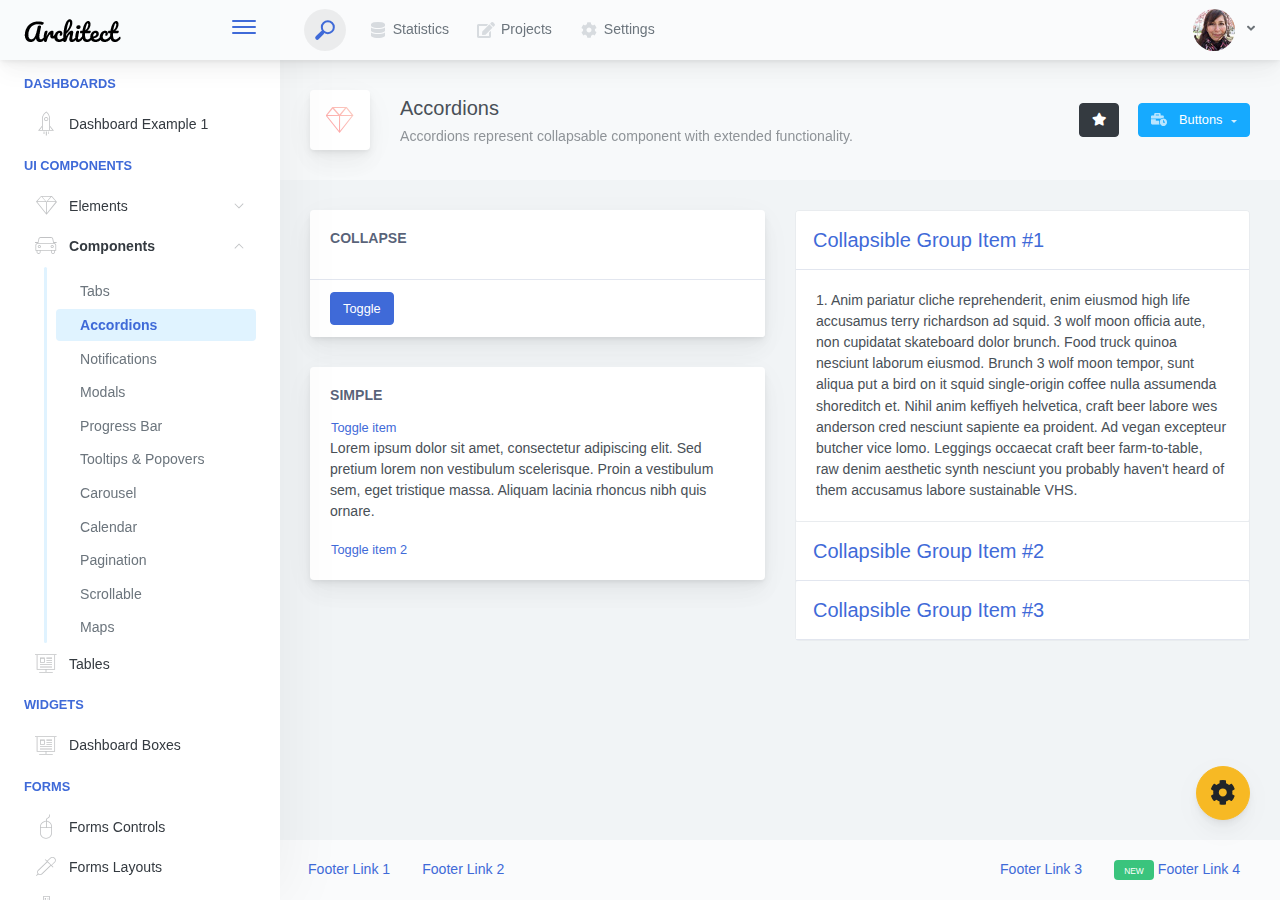
==== architectui-html-free/architectui-html-free/components-accordions.html @ 313495b3 "Proyecto Punto de Venta" ====
<!doctype html>
<html lang="en">

<head>
    <meta charset="utf-8">
    <meta http-equiv="X-UA-Compatible" content="IE=edge">
    <meta http-equiv="Content-Language" content="en">
    <meta http-equiv="Content-Type" content="text/html; charset=utf-8"/>
    <title>Accordions - Accordions represent collapsable component with extended functionality.</title>
    <meta name="viewport" content="width=device-width, initial-scale=1, maximum-scale=1, user-scalable=no, shrink-to-fit=no" />
    <meta name="description" content="Accordions represent collapsable component with extended functionality.">
    <meta name="msapplication-tap-highlight" content="no">
    <!--
    =========================================================
    * ArchitectUI HTML Theme Dashboard - v1.0.0
    =========================================================
    * Product Page: https://dashboardpack.com
    * Copyright 2019 DashboardPack (https://dashboardpack.com)
    * Licensed under MIT (https://github.com/DashboardPack/architectui-html-theme-free/blob/master/LICENSE)
    =========================================================
    * The above copyright notice and this permission notice shall be included in all copies or substantial portions of the Software.
    -->
<link href="./main.css" rel="stylesheet"></head>
<body>
    <div class="app-container app-theme-white body-tabs-shadow fixed-sidebar fixed-header">
        <div class="app-header header-shadow">
            <div class="app-header__logo">
                <div class="logo-src"></div>
                <div class="header__pane ml-auto">
                    <div>
                        <button type="button" class="hamburger close-sidebar-btn hamburger--elastic" data-class="closed-sidebar">
                            <span class="hamburger-box">
                                <span class="hamburger-inner"></span>
                            </span>
                        </button>
                    </div>
                </div>
            </div>
            <div class="app-header__mobile-menu">
                <div>
                    <button type="button" class="hamburger hamburger--elastic mobile-toggle-nav">
                        <span class="hamburger-box">
                            <span class="hamburger-inner"></span>
                        </span>
                    </button>
                </div>
            </div>
            <div class="app-header__menu">
                <span>
                    <button type="button" class="btn-icon btn-icon-only btn btn-primary btn-sm mobile-toggle-header-nav">
                        <span class="btn-icon-wrapper">
                            <i class="fa fa-ellipsis-v fa-w-6"></i>
                        </span>
                    </button>
                </span>
            </div>    <div class="app-header__content">
                <div class="app-header-left">
                    <div class="search-wrapper">
                        <div class="input-holder">
                            <input type="text" class="search-input" placeholder="Type to search">
                            <button class="search-icon"><span></span></button>
                        </div>
                        <button class="close"></button>
                    </div>
                    <ul class="header-menu nav">
                        <li class="nav-item">
                            <a href="javascript:void(0);" class="nav-link">
                                <i class="nav-link-icon fa fa-database"> </i>
                                Statistics
                            </a>
                        </li>
                        <li class="btn-group nav-item">
                            <a href="javascript:void(0);" class="nav-link">
                                <i class="nav-link-icon fa fa-edit"></i>
                                Projects
                            </a>
                        </li>
                        <li class="dropdown nav-item">
                            <a href="javascript:void(0);" class="nav-link">
                                <i class="nav-link-icon fa fa-cog"></i>
                                Settings
                            </a>
                        </li>
                    </ul>        </div>
                <div class="app-header-right">
                    <div class="header-btn-lg pr-0">
                        <div class="widget-content p-0">
                            <div class="widget-content-wrapper">
                                <div class="widget-content-left">
                                    <div class="btn-group">
                                        <a data-toggle="dropdown" aria-haspopup="true" aria-expanded="false" class="p-0 btn">
                                            <img width="42" class="rounded-circle" src="assets/images/avatars/1.jpg" alt="">
                                            <i class="fa fa-angle-down ml-2 opacity-8"></i>
                                        </a>
                                        <div tabindex="-1" role="menu" aria-hidden="true" class="dropdown-menu dropdown-menu-right">
                                            <button type="button" tabindex="0" class="dropdown-item">User Account</button>
                                            <button type="button" tabindex="0" class="dropdown-item">Settings</button>
                                            <h6 tabindex="-1" class="dropdown-header">Header</h6>
                                            <button type="button" tabindex="0" class="dropdown-item">Actions</button>
                                            <div tabindex="-1" class="dropdown-divider"></div>
                                            <button type="button" tabindex="0" class="dropdown-item">Dividers</button>
                                        </div>
                                    </div>
                                </div>
                                <div class="widget-content-left  ml-3 header-user-info">
                                    <div class="widget-heading">
                                        Alina Mclourd
                                    </div>
                                    <div class="widget-subheading">
                                        VP People Manager
                                    </div>
                                </div>
                                <div class="widget-content-right header-user-info ml-3">
                                    <button type="button" class="btn-shadow p-1 btn btn-primary btn-sm show-toastr-example">
                                        <i class="fa text-white fa-calendar pr-1 pl-1"></i>
                                    </button>
                                </div>
                            </div>
                        </div>
                    </div>        </div>
            </div>
        </div>        <div class="ui-theme-settings">
            <button type="button" id="TooltipDemo" class="btn-open-options btn btn-warning">
                <i class="fa fa-cog fa-w-16 fa-spin fa-2x"></i>
            </button>
            <div class="theme-settings__inner">
                <div class="scrollbar-container">
                    <div class="theme-settings__options-wrapper">
                        <h3 class="themeoptions-heading">Layout Options
                        </h3>
                        <div class="p-3">
                            <ul class="list-group">
                                <li class="list-group-item">
                                    <div class="widget-content p-0">
                                        <div class="widget-content-wrapper">
                                            <div class="widget-content-left mr-3">
                                                <div class="switch has-switch switch-container-class" data-class="fixed-header">
                                                    <div class="switch-animate switch-on">
                                                        <input type="checkbox" checked data-toggle="toggle" data-onstyle="success">
                                                    </div>
                                                </div>
                                            </div>
                                            <div class="widget-content-left">
                                                <div class="widget-heading">Fixed Header
                                                </div>
                                                <div class="widget-subheading">Makes the header top fixed, always visible!
                                                </div>
                                            </div>
                                        </div>
                                    </div>
                                </li>
                                <li class="list-group-item">
                                    <div class="widget-content p-0">
                                        <div class="widget-content-wrapper">
                                            <div class="widget-content-left mr-3">
                                                <div class="switch has-switch switch-container-class" data-class="fixed-sidebar">
                                                    <div class="switch-animate switch-on">
                                                        <input type="checkbox" checked data-toggle="toggle" data-onstyle="success">
                                                    </div>
                                                </div>
                                            </div>
                                            <div class="widget-content-left">
                                                <div class="widget-heading">Fixed Sidebar
                                                </div>
                                                <div class="widget-subheading">Makes the sidebar left fixed, always visible!
                                                </div>
                                            </div>
                                        </div>
                                    </div>
                                </li>
                                <li class="list-group-item">
                                    <div class="widget-content p-0">
                                        <div class="widget-content-wrapper">
                                            <div class="widget-content-left mr-3">
                                                <div class="switch has-switch switch-container-class" data-class="fixed-footer">
                                                    <div class="switch-animate switch-off">
                                                        <input type="checkbox" data-toggle="toggle" data-onstyle="success">
                                                    </div>
                                                </div>
                                            </div>
                                            <div class="widget-content-left">
                                                <div class="widget-heading">Fixed Footer
                                                </div>
                                                <div class="widget-subheading">Makes the app footer bottom fixed, always visible!
                                                </div>
                                            </div>
                                        </div>
                                    </div>
                                </li>
                            </ul>
                        </div>
                        <h3 class="themeoptions-heading">
                            <div>
                                Header Options
                            </div>
                            <button type="button" class="btn-pill btn-shadow btn-wide ml-auto btn btn-focus btn-sm switch-header-cs-class" data-class="">
                                Restore Default
                            </button>
                        </h3>
                        <div class="p-3">
                            <ul class="list-group">
                                <li class="list-group-item">
                                    <h5 class="pb-2">Choose Color Scheme
                                    </h5>
                                    <div class="theme-settings-swatches">
                                        <div class="swatch-holder bg-primary switch-header-cs-class" data-class="bg-primary header-text-light">
                                        </div>
                                        <div class="swatch-holder bg-secondary switch-header-cs-class" data-class="bg-secondary header-text-light">
                                        </div>
                                        <div class="swatch-holder bg-success switch-header-cs-class" data-class="bg-success header-text-dark">
                                        </div>
                                        <div class="swatch-holder bg-info switch-header-cs-class" data-class="bg-info header-text-dark">
                                        </div>
                                        <div class="swatch-holder bg-warning switch-header-cs-class" data-class="bg-warning header-text-dark">
                                        </div>
                                        <div class="swatch-holder bg-danger switch-header-cs-class" data-class="bg-danger header-text-light">
                                        </div>
                                        <div class="swatch-holder bg-light switch-header-cs-class" data-class="bg-light header-text-dark">
                                        </div>
                                        <div class="swatch-holder bg-dark switch-header-cs-class" data-class="bg-dark header-text-light">
                                        </div>
                                        <div class="swatch-holder bg-focus switch-header-cs-class" data-class="bg-focus header-text-light">
                                        </div>
                                        <div class="swatch-holder bg-alternate switch-header-cs-class" data-class="bg-alternate header-text-light">
                                        </div>
                                        <div class="divider">
                                        </div>
                                        <div class="swatch-holder bg-vicious-stance switch-header-cs-class" data-class="bg-vicious-stance header-text-light">
                                        </div>
                                        <div class="swatch-holder bg-midnight-bloom switch-header-cs-class" data-class="bg-midnight-bloom header-text-light">
                                        </div>
                                        <div class="swatch-holder bg-night-sky switch-header-cs-class" data-class="bg-night-sky header-text-light">
                                        </div>
                                        <div class="swatch-holder bg-slick-carbon switch-header-cs-class" data-class="bg-slick-carbon header-text-light">
                                        </div>
                                        <div class="swatch-holder bg-asteroid switch-header-cs-class" data-class="bg-asteroid header-text-light">
                                        </div>
                                        <div class="swatch-holder bg-royal switch-header-cs-class" data-class="bg-royal header-text-light">
                                        </div>
                                        <div class="swatch-holder bg-warm-flame switch-header-cs-class" data-class="bg-warm-flame header-text-dark">
                                        </div>
                                        <div class="swatch-holder bg-night-fade switch-header-cs-class" data-class="bg-night-fade header-text-dark">
                                        </div>
                                        <div class="swatch-holder bg-sunny-morning switch-header-cs-class" data-class="bg-sunny-morning header-text-dark">
                                        </div>
                                        <div class="swatch-holder bg-tempting-azure switch-header-cs-class" data-class="bg-tempting-azure header-text-dark">
                                        </div>
                                        <div class="swatch-holder bg-amy-crisp switch-header-cs-class" data-class="bg-amy-crisp header-text-dark">
                                        </div>
                                        <div class="swatch-holder bg-heavy-rain switch-header-cs-class" data-class="bg-heavy-rain header-text-dark">
                                        </div>
                                        <div class="swatch-holder bg-mean-fruit switch-header-cs-class" data-class="bg-mean-fruit header-text-dark">
                                        </div>
                                        <div class="swatch-holder bg-malibu-beach switch-header-cs-class" data-class="bg-malibu-beach header-text-light">
                                        </div>
                                        <div class="swatch-holder bg-deep-blue switch-header-cs-class" data-class="bg-deep-blue header-text-dark">
                                        </div>
                                        <div class="swatch-holder bg-ripe-malin switch-header-cs-class" data-class="bg-ripe-malin header-text-light">
                                        </div>
                                        <div class="swatch-holder bg-arielle-smile switch-header-cs-class" data-class="bg-arielle-smile header-text-light">
                                        </div>
                                        <div class="swatch-holder bg-plum-plate switch-header-cs-class" data-class="bg-plum-plate header-text-light">
                                        </div>
                                        <div class="swatch-holder bg-happy-fisher switch-header-cs-class" data-class="bg-happy-fisher header-text-dark">
                                        </div>
                                        <div class="swatch-holder bg-happy-itmeo switch-header-cs-class" data-class="bg-happy-itmeo header-text-light">
                                        </div>
                                        <div class="swatch-holder bg-mixed-hopes switch-header-cs-class" data-class="bg-mixed-hopes header-text-light">
                                        </div>
                                        <div class="swatch-holder bg-strong-bliss switch-header-cs-class" data-class="bg-strong-bliss header-text-light">
                                        </div>
                                        <div class="swatch-holder bg-grow-early switch-header-cs-class" data-class="bg-grow-early header-text-light">
                                        </div>
                                        <div class="swatch-holder bg-love-kiss switch-header-cs-class" data-class="bg-love-kiss header-text-light">
                                        </div>
                                        <div class="swatch-holder bg-premium-dark switch-header-cs-class" data-class="bg-premium-dark header-text-light">
                                        </div>
                                        <div class="swatch-holder bg-happy-green switch-header-cs-class" data-class="bg-happy-green header-text-light">
                                        </div>
                                    </div>
                                </li>
                            </ul>
                        </div>
                        <h3 class="themeoptions-heading">
                            <div>Sidebar Options</div>
                            <button type="button" class="btn-pill btn-shadow btn-wide ml-auto btn btn-focus btn-sm switch-sidebar-cs-class" data-class="">
                                Restore Default
                            </button>
                        </h3>
                        <div class="p-3">
                            <ul class="list-group">
                                <li class="list-group-item">
                                    <h5 class="pb-2">Choose Color Scheme
                                    </h5>
                                    <div class="theme-settings-swatches">
                                        <div class="swatch-holder bg-primary switch-sidebar-cs-class" data-class="bg-primary sidebar-text-light">
                                        </div>
                                        <div class="swatch-holder bg-secondary switch-sidebar-cs-class" data-class="bg-secondary sidebar-text-light">
                                        </div>
                                        <div class="swatch-holder bg-success switch-sidebar-cs-class" data-class="bg-success sidebar-text-dark">
                                        </div>
                                        <div class="swatch-holder bg-info switch-sidebar-cs-class" data-class="bg-info sidebar-text-dark">
                                        </div>
                                        <div class="swatch-holder bg-warning switch-sidebar-cs-class" data-class="bg-warning sidebar-text-dark">
                                        </div>
                                        <div class="swatch-holder bg-danger switch-sidebar-cs-class" data-class="bg-danger sidebar-text-light">
                                        </div>
                                        <div class="swatch-holder bg-light switch-sidebar-cs-class" data-class="bg-light sidebar-text-dark">
                                        </div>
                                        <div class="swatch-holder bg-dark switch-sidebar-cs-class" data-class="bg-dark sidebar-text-light">
                                        </div>
                                        <div class="swatch-holder bg-focus switch-sidebar-cs-class" data-class="bg-focus sidebar-text-light">
                                        </div>
                                        <div class="swatch-holder bg-alternate switch-sidebar-cs-class" data-class="bg-alternate sidebar-text-light">
                                        </div>
                                        <div class="divider">
                                        </div>
                                        <div class="swatch-holder bg-vicious-stance switch-sidebar-cs-class" data-class="bg-vicious-stance sidebar-text-light">
                                        </div>
                                        <div class="swatch-holder bg-midnight-bloom switch-sidebar-cs-class" data-class="bg-midnight-bloom sidebar-text-light">
                                        </div>
                                        <div class="swatch-holder bg-night-sky switch-sidebar-cs-class" data-class="bg-night-sky sidebar-text-light">
                                        </div>
                                        <div class="swatch-holder bg-slick-carbon switch-sidebar-cs-class" data-class="bg-slick-carbon sidebar-text-light">
                                        </div>
                                        <div class="swatch-holder bg-asteroid switch-sidebar-cs-class" data-class="bg-asteroid sidebar-text-light">
                                        </div>
                                        <div class="swatch-holder bg-royal switch-sidebar-cs-class" data-class="bg-royal sidebar-text-light">
                                        </div>
                                        <div class="swatch-holder bg-warm-flame switch-sidebar-cs-class" data-class="bg-warm-flame sidebar-text-dark">
                                        </div>
                                        <div class="swatch-holder bg-night-fade switch-sidebar-cs-class" data-class="bg-night-fade sidebar-text-dark">
                                        </div>
                                        <div class="swatch-holder bg-sunny-morning switch-sidebar-cs-class" data-class="bg-sunny-morning sidebar-text-dark">
                                        </div>
                                        <div class="swatch-holder bg-tempting-azure switch-sidebar-cs-class" data-class="bg-tempting-azure sidebar-text-dark">
                                        </div>
                                        <div class="swatch-holder bg-amy-crisp switch-sidebar-cs-class" data-class="bg-amy-crisp sidebar-text-dark">
                                        </div>
                                        <div class="swatch-holder bg-heavy-rain switch-sidebar-cs-class" data-class="bg-heavy-rain sidebar-text-dark">
                                        </div>
                                        <div class="swatch-holder bg-mean-fruit switch-sidebar-cs-class" data-class="bg-mean-fruit sidebar-text-dark">
                                        </div>
                                        <div class="swatch-holder bg-malibu-beach switch-sidebar-cs-class" data-class="bg-malibu-beach sidebar-text-light">
                                        </div>
                                        <div class="swatch-holder bg-deep-blue switch-sidebar-cs-class" data-class="bg-deep-blue sidebar-text-dark">
                                        </div>
                                        <div class="swatch-holder bg-ripe-malin switch-sidebar-cs-class" data-class="bg-ripe-malin sidebar-text-light">
                                        </div>
                                        <div class="swatch-holder bg-arielle-smile switch-sidebar-cs-class" data-class="bg-arielle-smile sidebar-text-light">
                                        </div>
                                        <div class="swatch-holder bg-plum-plate switch-sidebar-cs-class" data-class="bg-plum-plate sidebar-text-light">
                                        </div>
                                        <div class="swatch-holder bg-happy-fisher switch-sidebar-cs-class" data-class="bg-happy-fisher sidebar-text-dark">
                                        </div>
                                        <div class="swatch-holder bg-happy-itmeo switch-sidebar-cs-class" data-class="bg-happy-itmeo sidebar-text-light">
                                        </div>
                                        <div class="swatch-holder bg-mixed-hopes switch-sidebar-cs-class" data-class="bg-mixed-hopes sidebar-text-light">
                                        </div>
                                        <div class="swatch-holder bg-strong-bliss switch-sidebar-cs-class" data-class="bg-strong-bliss sidebar-text-light">
                                        </div>
                                        <div class="swatch-holder bg-grow-early switch-sidebar-cs-class" data-class="bg-grow-early sidebar-text-light">
                                        </div>
                                        <div class="swatch-holder bg-love-kiss switch-sidebar-cs-class" data-class="bg-love-kiss sidebar-text-light">
                                        </div>
                                        <div class="swatch-holder bg-premium-dark switch-sidebar-cs-class" data-class="bg-premium-dark sidebar-text-light">
                                        </div>
                                        <div class="swatch-holder bg-happy-green switch-sidebar-cs-class" data-class="bg-happy-green sidebar-text-light">
                                        </div>
                                    </div>
                                </li>
                            </ul>
                        </div>
                        <h3 class="themeoptions-heading">
                            <div>Main Content Options</div>
                            <button type="button" class="btn-pill btn-shadow btn-wide ml-auto active btn btn-focus btn-sm">Restore Default
                            </button>
                        </h3>
                        <div class="p-3">
                            <ul class="list-group">
                                <li class="list-group-item">
                                    <h5 class="pb-2">Page Section Tabs
                                    </h5>
                                    <div class="theme-settings-swatches">
                                        <div role="group" class="mt-2 btn-group">
                                            <button type="button" class="btn-wide btn-shadow btn-primary btn btn-secondary switch-theme-class" data-class="body-tabs-line">
                                                Line
                                            </button>
                                            <button type="button" class="btn-wide btn-shadow btn-primary active btn btn-secondary switch-theme-class" data-class="body-tabs-shadow">
                                                Shadow
                                            </button>
                                        </div>
                                    </div>
                                </li>
                            </ul>
                        </div>
                    </div>
                </div>
            </div>
        </div>        <div class="app-main">
                <div class="app-sidebar sidebar-shadow">
                    <div class="app-header__logo">
                        <div class="logo-src"></div>
                        <div class="header__pane ml-auto">
                            <div>
                                <button type="button" class="hamburger close-sidebar-btn hamburger--elastic" data-class="closed-sidebar">
                                    <span class="hamburger-box">
                                        <span class="hamburger-inner"></span>
                                    </span>
                                </button>
                            </div>
                        </div>
                    </div>
                    <div class="app-header__mobile-menu">
                        <div>
                            <button type="button" class="hamburger hamburger--elastic mobile-toggle-nav">
                                <span class="hamburger-box">
                                    <span class="hamburger-inner"></span>
                                </span>
                            </button>
                        </div>
                    </div>
                    <div class="app-header__menu">
                        <span>
                            <button type="button" class="btn-icon btn-icon-only btn btn-primary btn-sm mobile-toggle-header-nav">
                                <span class="btn-icon-wrapper">
                                    <i class="fa fa-ellipsis-v fa-w-6"></i>
                                </span>
                            </button>
                        </span>
                    </div>    <div class="scrollbar-sidebar">
                        <div class="app-sidebar__inner">
                            <ul class="vertical-nav-menu">
                                <li class="app-sidebar__heading">Dashboards</li>
                                <li>
                                    <a href="index.html">
                                        <i class="metismenu-icon pe-7s-rocket"></i>
                                        Dashboard Example 1
                                    </a>
                                </li>
                                <li class="app-sidebar__heading">UI Components</li>
                                <li
                                    
                                    
                                    
                                    
                                    
                                    
                                    
                                    
                                >
                                    <a href="#">
                                        <i class="metismenu-icon pe-7s-diamond"></i>
                                        Elements
                                        <i class="metismenu-state-icon pe-7s-angle-down caret-left"></i>
                                    </a>
                                    <ul
                                        
                                        
                                        
                                        
                                        
                                        
                                        
                                        
                                    >
                                        <li>
                                            <a href="elements-buttons-standard.html">
                                                <i class="metismenu-icon"></i>
                                                Buttons
                                            </a>
                                        </li>
                                        <li>
                                            <a href="elements-dropdowns.html">
                                                <i class="metismenu-icon">
                                                </i>Dropdowns
                                            </a>
                                        </li>
                                        <li>
                                            <a href="elements-icons.html">
                                                <i class="metismenu-icon">
                                                </i>Icons
                                            </a>
                                        </li>
                                        <li>
                                            <a href="elements-badges-labels.html">
                                                <i class="metismenu-icon">
                                                </i>Badges
                                            </a>
                                        </li>
                                        <li>
                                            <a href="elements-cards.html">
                                                <i class="metismenu-icon">
                                                </i>Cards
                                            </a>
                                        </li>
                                        <li>
                                            <a href="elements-list-group.html">
                                                <i class="metismenu-icon">
                                                </i>List Groups
                                            </a>
                                        </li>
                                        <li>
                                            <a href="elements-navigation.html">
                                                <i class="metismenu-icon">
                                                </i>Navigation Menus
                                            </a>
                                        </li>
                                        <li>
                                            <a href="elements-utilities.html">
                                                <i class="metismenu-icon">
                                                </i>Utilities
                                            </a>
                                        </li>
                                    </ul>
                                </li>
                                <li
                                    
                                     class="mm-active"
                                    
                                    
                                    
                                    
                                    
                                    
                                    
                                    
                                    
                                >
                                    <a href="#">
                                        <i class="metismenu-icon pe-7s-car"></i>
                                        Components
                                        <i class="metismenu-state-icon pe-7s-angle-down caret-left"></i>
                                    </a>
                                    <ul
                                        
                                         class="mm-show"
                                        
                                        
                                        
                                        
                                        
                                        
                                        
                                        
                                        
                                    >
                                        <li>
                                            <a href="components-tabs.html">
                                                <i class="metismenu-icon">
                                                </i>Tabs
                                            </a>
                                        </li>
                                        <li>
                                            <a href="components-accordions.html" class="mm-active">
                                                <i class="metismenu-icon">
                                                </i>Accordions
                                            </a>
                                        </li>
                                        <li>
                                            <a href="components-notifications.html">
                                                <i class="metismenu-icon">
                                                </i>Notifications
                                            </a>
                                        </li>
                                        <li>
                                            <a href="components-modals.html">
                                                <i class="metismenu-icon">
                                                </i>Modals
                                            </a>
                                        </li>
                                        <li>
                                            <a href="components-progress-bar.html">
                                                <i class="metismenu-icon">
                                                </i>Progress Bar
                                            </a>
                                        </li>
                                        <li>
                                            <a href="components-tooltips-popovers.html">
                                                <i class="metismenu-icon">
                                                </i>Tooltips &amp; Popovers
                                            </a>
                                        </li>
                                        <li>
                                            <a href="components-carousel.html">
                                                <i class="metismenu-icon">
                                                </i>Carousel
                                            </a>
                                        </li>
                                        <li>
                                            <a href="components-calendar.html">
                                                <i class="metismenu-icon">
                                                </i>Calendar
                                            </a>
                                        </li>
                                        <li>
                                            <a href="components-pagination.html">
                                                <i class="metismenu-icon">
                                                </i>Pagination
                                            </a>
                                        </li>
                                        <li>
                                            <a href="components-scrollable-elements.html">
                                                <i class="metismenu-icon">
                                                </i>Scrollable
                                            </a>
                                        </li>
                                        <li>
                                            <a href="components-maps.html">
                                                <i class="metismenu-icon">
                                                </i>Maps
                                            </a>
                                        </li>
                                    </ul>
                                </li>
                                <li  >
                                    <a href="tables-regular.html">
                                        <i class="metismenu-icon pe-7s-display2"></i>
                                        Tables
                                    </a>
                                </li>
                                <li class="app-sidebar__heading">Widgets</li>
                                <li>
                                    <a href="dashboard-boxes.html">
                                        <i class="metismenu-icon pe-7s-display2"></i>
                                        Dashboard Boxes
                                    </a>
                                </li>
                                <li class="app-sidebar__heading">Forms</li>
                                <li>
                                    <a href="forms-controls.html">
                                        <i class="metismenu-icon pe-7s-mouse">
                                        </i>Forms Controls
                                    </a>
                                </li>
                                <li>
                                    <a href="forms-layouts.html">
                                        <i class="metismenu-icon pe-7s-eyedropper">
                                        </i>Forms Layouts
                                    </a>
                                </li>
                                <li>
                                    <a href="forms-validation.html">
                                        <i class="metismenu-icon pe-7s-pendrive">
                                        </i>Forms Validation
                                    </a>
                                </li>
                                <li class="app-sidebar__heading">Charts</li>
                                <li>
                                    <a href="charts-chartjs.html">
                                        <i class="metismenu-icon pe-7s-graph2">
                                        </i>ChartJS
                                    </a>
                                </li>
                                <li class="app-sidebar__heading">PRO Version</li>
                                <li>
                                    <a href="https://dashboardpack.com/theme-details/architectui-dashboard-html-pro/" target="_blank">
                                        <i class="metismenu-icon pe-7s-graph2">
                                        </i>
                                        Upgrade to PRO
                                    </a>
                                </li>
                            </ul>
                        </div>
                    </div>
                </div>    <div class="app-main__outer">
                    <div class="app-main__inner">
                        <div class="app-page-title">
                            <div class="page-title-wrapper">
                                <div class="page-title-heading">
                                    <div class="page-title-icon">
                                        <i class="pe-7s-diamond icon-gradient bg-warm-flame">
                                        </i>
                                    </div>
                                    <div>Accordions
                                        <div class="page-title-subheading">Accordions represent collapsable component with extended functionality.
                                        </div>
                                    </div>
                                </div>
                                <div class="page-title-actions">
                                    <button type="button" data-toggle="tooltip" title="Example Tooltip" data-placement="bottom" class="btn-shadow mr-3 btn btn-dark">
                                        <i class="fa fa-star"></i>
                                    </button>
                                    <div class="d-inline-block dropdown">
                                        <button type="button" data-toggle="dropdown" aria-haspopup="true" aria-expanded="false" class="btn-shadow dropdown-toggle btn btn-info">
                                            <span class="btn-icon-wrapper pr-2 opacity-7">
                                                <i class="fa fa-business-time fa-w-20"></i>
                                            </span>
                                            Buttons
                                        </button>
                                        <div tabindex="-1" role="menu" aria-hidden="true" class="dropdown-menu dropdown-menu-right">
                                            <ul class="nav flex-column">
                                                <li class="nav-item">
                                                    <a href="javascript:void(0);" class="nav-link">
                                                        <i class="nav-link-icon lnr-inbox"></i>
                                                        <span>
                                                            Inbox
                                                        </span>
                                                        <div class="ml-auto badge badge-pill badge-secondary">86</div>
                                                    </a>
                                                </li>
                                                <li class="nav-item">
                                                    <a href="javascript:void(0);" class="nav-link">
                                                        <i class="nav-link-icon lnr-book"></i>
                                                        <span>
                                                            Book
                                                        </span>
                                                        <div class="ml-auto badge badge-pill badge-danger">5</div>
                                                    </a>
                                                </li>
                                                <li class="nav-item">
                                                    <a href="javascript:void(0);" class="nav-link">
                                                        <i class="nav-link-icon lnr-picture"></i>
                                                        <span>
                                                            Picture
                                                        </span>
                                                    </a>
                                                </li>
                                                <li class="nav-item">
                                                    <a disabled href="javascript:void(0);" class="nav-link disabled">
                                                        <i class="nav-link-icon lnr-file-empty"></i>
                                                        <span>
                                                            File Disabled
                                                        </span>
                                                    </a>
                                                </li>
                                            </ul>
                                        </div>
                                    </div>
                                </div>    </div>
                        </div>            <div class="">
                            <div class="row">
                                <div class="col-md-6">
                                    <div class="main-card mb-3 card">
                                        <div class="card-body">
                                            <h5 class="card-title">Collapse</h5>
                                            <div class="collapse" id="collapseExample123"><p>Anim pariatur cliche reprehenderit, enim eiusmod high life accusamus terry richardson ad squid. Nihil anim keffiyeh helvetica, craft beer labore wes anderson cred
                                                nesciunt sapiente ea
                                                proident.</p>
                                                <p>Donec molestie odio id nisi malesuada, mattis tincidunt velit egestas. Sed non pulvinar risus. Aenean elementum eleifend nunc, pellentesque dapibus arcu hendrerit fringilla. Aliquam in nibh massa. Cras ultricies
                                                    lorem non enim volutpat, a eleifend urna placerat. Fusce id luctus urna. In sed leo tellus. Mauris tristique leo a nisl feugiat, eget vehicula leo venenatis. Quisque magna metus, luctus quis sollicitudin vel,
                                                    vehicula nec ipsum. Donec rutrum commodo lacus ut condimentum. Integer vel turpis purus. Etiam vehicula, nulla non fringilla blandit, massa purus faucibus tellus, a luctus enim orci non augue. Aenean
                                                    ullamcorper nisl urna, non feugiat tortor volutpat in. Vivamus lobortis massa dolor, eget faucibus ipsum varius eget. Pellentesque imperdiet, turpis sed sagittis lobortis, leo elit laoreet arcu, vehicula
                                                    sagittis elit leo id nisi.</p></div>
                                        </div>
                                        <div class="card-footer">
                                            <button type="button" data-toggle="collapse" href="#collapseExample123" class="btn btn-primary">Toggle</button>
                                        </div>
                                    </div>
                                    <div class="main-card mb-3 card">
                                        <div class="card-body"><h5 class="card-title">Simple</h5>
                                            <div id="exampleAccordion" data-children=".item">
                                                <div class="item">
                                                    <button type="button" aria-expanded="true" aria-controls="exampleAccordion1" data-toggle="collapse" href="#collapseExample" class="m-0 p-0 btn btn-link">Toggle item</button>
                                                    <div data-parent="#exampleAccordion" id="collapseExample" class="collapse show"><p class="mb-3">Lorem ipsum dolor sit amet, consectetur adipiscing elit. Sed pretium lorem non vestibulum scelerisque. Proin a
                                                        vestibulum sem, eget tristique massa. Aliquam lacinia rhoncus nibh quis ornare.</p></div>
                                                </div>
                                                <div class="item">
                                                    <button type="button" aria-expanded="false" aria-controls="exampleAccordion2" data-toggle="collapse" href="#collapseExample2" class="m-0 p-0 btn btn-link">Toggle item 2</button>
                                                    <div data-parent="#exampleAccordion" id="collapseExample2" class="collapse"><p class="mb-3">Donec at ipsum dignissim, rutrum turpis scelerisque, tristique lectus. Pellentesque habitant morbi tristique
                                                        senectus
                                                        et netus et malesuada fames ac turpis egestas. Vivamus nec dui turpis. Orci varius natoque penatibus et magnis dis parturient montes, nascetur ridiculus mus.</p></div>
                                                </div>
                                            </div>
                                        </div>
                                    </div>
                                </div>
                                <div class="col-md-6">
                                    <div id="accordion" class="accordion-wrapper mb-3">
                                        <div class="card">
                                            <div id="headingOne" class="card-header">
                                                <button type="button" data-toggle="collapse" data-target="#collapseOne1" aria-expanded="true" aria-controls="collapseOne" class="text-left m-0 p-0 btn btn-link btn-block">
                                                    <h5 class="m-0 p-0">Collapsible Group Item #1</h5>
                                                </button>
                                            </div>
                                            <div data-parent="#accordion" id="collapseOne1" aria-labelledby="headingOne" class="collapse show">
                                                <div class="card-body">1. Anim pariatur cliche reprehenderit, enim eiusmod high life accusamus terry richardson ad squid. 3 wolf moon officia aute, non cupidatat skateboard dolor brunch. Food truck quinoa
                                                    nesciunt
                                                    laborum eiusmod. Brunch 3 wolf moon tempor, sunt aliqua put a bird on it squid single-origin coffee nulla assumenda shoreditch et. Nihil anim keffiyeh helvetica, craft beer labore wes anderson cred nesciunt
                                                    sapiente ea proident. Ad vegan excepteur butcher vice lomo. Leggings occaecat craft beer farm-to-table, raw denim aesthetic synth nesciunt you probably haven't heard of them accusamus labore sustainable
                                                    VHS.
                                                </div>
                                            </div>
                                        </div>
                                        <div class="card">
                                            <div id="headingTwo" class="b-radius-0 card-header">
                                                <button type="button" data-toggle="collapse" data-target="#collapseOne2" aria-expanded="false" aria-controls="collapseTwo" class="text-left m-0 p-0 btn btn-link btn-block"><h5 class="m-0 p-0">Collapsible Group Item
                                                    #2</h5></button>
                                            </div>
                                            <div data-parent="#accordion" id="collapseOne2" class="collapse">
                                                <div class="card-body">2. Anim pariatur cliche reprehenderit, enim eiusmod high life accusamus terry richardson ad squid. 3 wolf moon officia aute, non cupidatat skateboard dolor brunch. Food truck quinoa
                                                    nesciunt
                                                    laborum eiusmod. Brunch 3 wolf moon tempor, sunt aliqua put a bird on it squid single-origin coffee nulla assumenda shoreditch et. Nihil anim keffiyeh helvetica, craft beer labore wes anderson cred nesciunt
                                                    sapiente ea proident. Ad vegan excepteur butcher vice lomo. Leggings occaecat craft beer farm-to-table, raw denim aesthetic synth nesciunt you probably haven't heard of them accusamus labore sustainable
                                                    VHS.
                                                </div>
                                            </div>
                                        </div>
                                        <div class="card">
                                            <div id="headingThree" class="card-header">
                                                <button type="button" data-toggle="collapse" data-target="#collapseOne3" aria-expanded="false" aria-controls="collapseThree" class="text-left m-0 p-0 btn btn-link btn-block"><h5 class="m-0 p-0">Collapsible Group
                                                    Item #3</h5></button>
                                            </div>
                                            <div data-parent="#accordion" id="collapseOne3" class="collapse">
                                                <div class="card-body">3. Anim pariatur cliche reprehenderit, enim eiusmod high life accusamus terry richardson ad squid. 3 wolf moon officia aute, non cupidatat skateboard dolor brunch. Food truck quinoa
                                                    nesciunt
                                                    laborum eiusmod. Brunch 3 wolf moon tempor, sunt aliqua put a bird on it squid single-origin coffee nulla assumenda shoreditch et. Nihil anim keffiyeh helvetica, craft beer labore wes anderson cred nesciunt
                                                    sapiente ea proident. Ad vegan excepteur butcher vice lomo. Leggings occaecat craft beer farm-to-table, raw denim aesthetic synth nesciunt you probably haven't heard of them accusamus labore sustainable
                                                    VHS.
                                                </div>
                                            </div>
                                        </div>
                                    </div>
                                </div>
                            </div>
                        </div>
                    </div>
                    <div class="app-wrapper-footer">
                        <div class="app-footer">
                            <div class="app-footer__inner">
                                <div class="app-footer-left">
                                    <ul class="nav">
                                        <li class="nav-item">
                                            <a href="javascript:void(0);" class="nav-link">
                                                Footer Link 1
                                            </a>
                                        </li>
                                        <li class="nav-item">
                                            <a href="javascript:void(0);" class="nav-link">
                                                Footer Link 2
                                            </a>
                                        </li>
                                    </ul>
                                </div>
                                <div class="app-footer-right">
                                    <ul class="nav">
                                        <li class="nav-item">
                                            <a href="javascript:void(0);" class="nav-link">
                                                Footer Link 3
                                            </a>
                                        </li>
                                        <li class="nav-item">
                                            <a href="javascript:void(0);" class="nav-link">
                                                <div class="badge badge-success mr-1 ml-0">
                                                    <small>NEW</small>
                                                </div>
                                                Footer Link 4
                                            </a>
                                        </li>
                                    </ul>
                                </div>
                            </div>
                        </div>
                    </div>    </div>
        </div>
    </div>
<script type="text/javascript" src="./assets/scripts/main.js"></script></body>
</html>
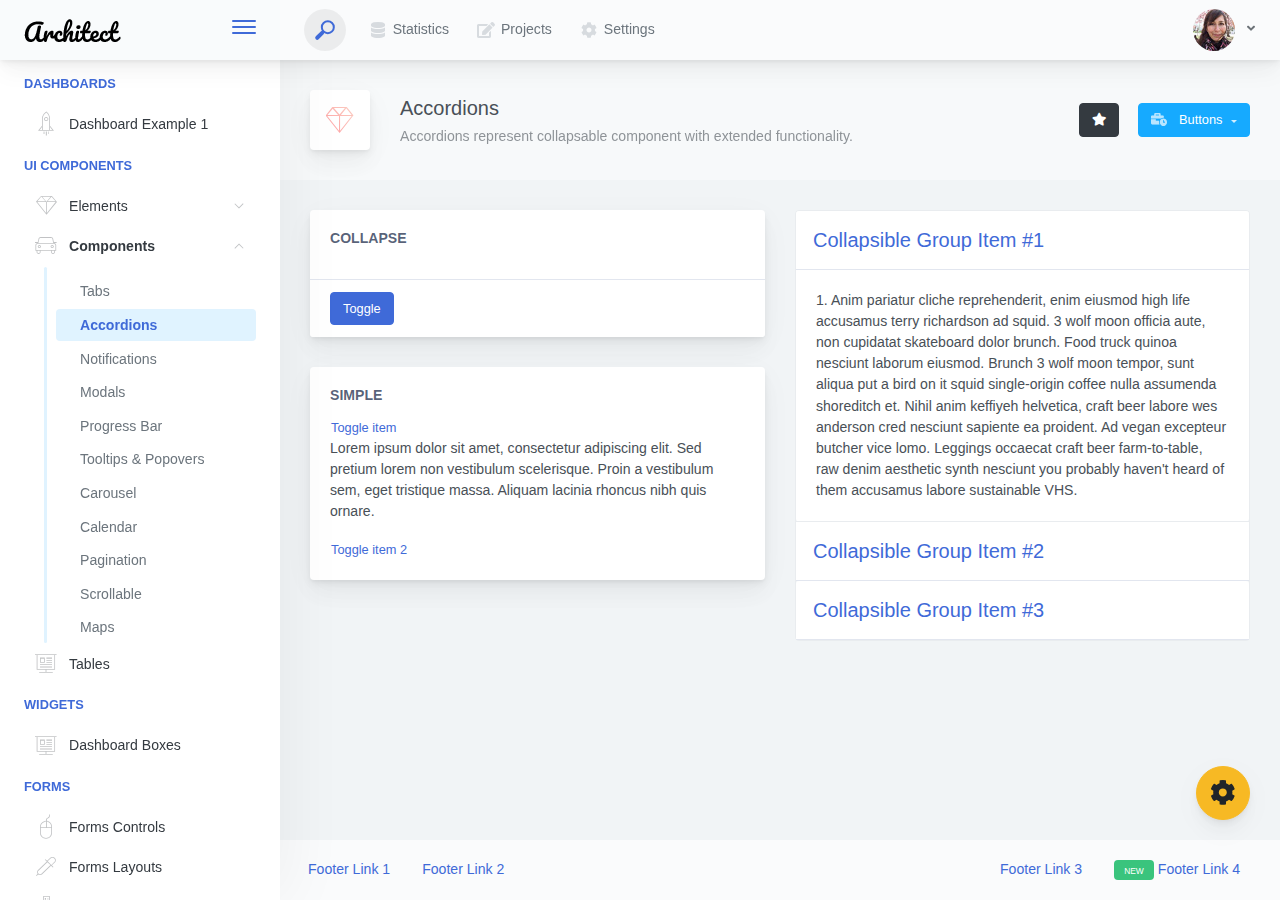
==== commit 635bbf2a: "jenkins_punto" ====
--- a/architectui-html-free/architectui-html-free/components-accordions.html
+++ b/architectui-html-free/architectui-html-free/components-accordions.html
@@ -6,7 +6,7 @@
     <meta http-equiv="X-UA-Compatible" content="IE=edge">
     <meta http-equiv="Content-Language" content="en">
     <meta http-equiv="Content-Type" content="text/html; charset=utf-8"/>
-    <title>Accordions - Accordions represent collapsable component with extended functionality.</title>
+    <title>por finnnnnnnnn prueba de jenkins .</title>
     <meta name="viewport" content="width=device-width, initial-scale=1, maximum-scale=1, user-scalable=no, shrink-to-fit=no" />
     <meta name="description" content="Accordions represent collapsable component with extended functionality.">
     <meta name="msapplication-tap-highlight" content="no">
